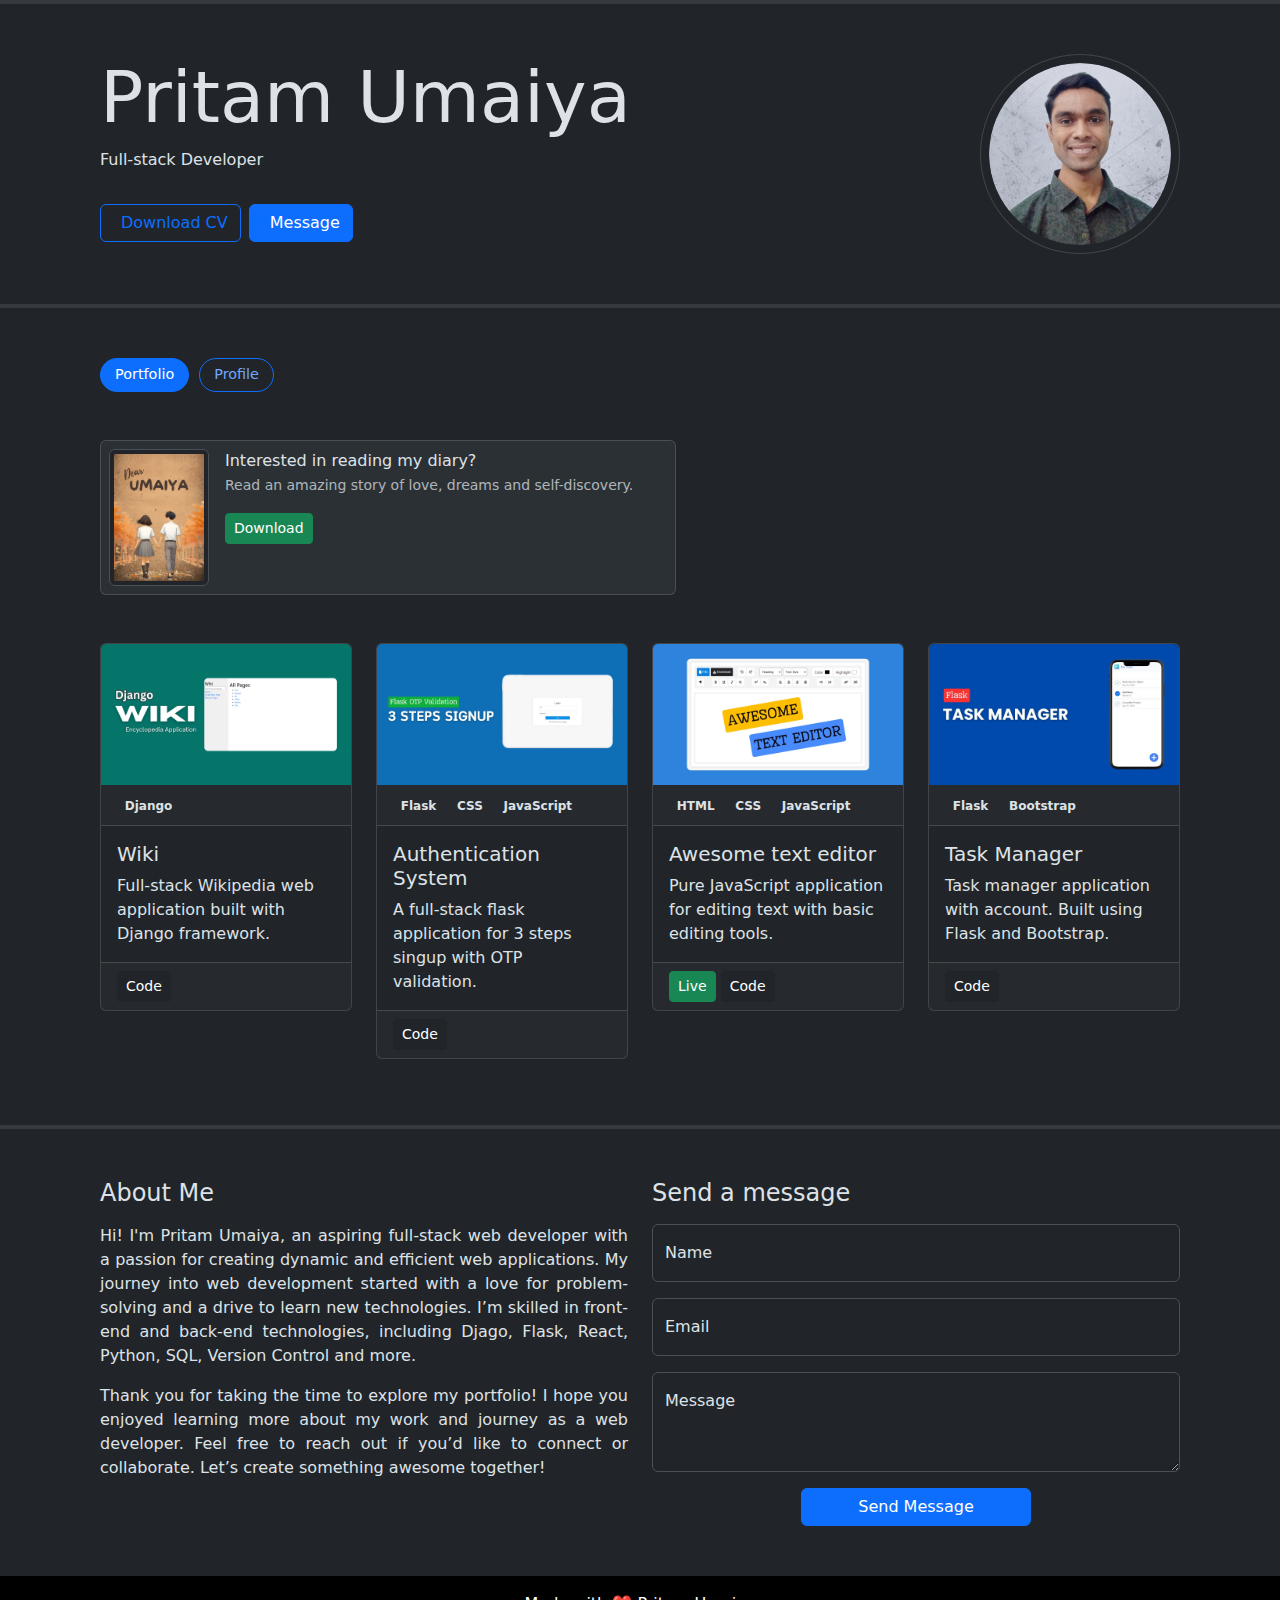
==== index.html @ e24b3cfb "Update index.html" ====
<!DOCTYPE html>
<html lang="en">
<head>
    <meta charset="UTF-8">
    <meta name="viewport" content="width=device-width, initial-scale=1.0">
    <meta name="keywords" content="Pritam Umaiya, Pritam, Umaiya, Pritam Umaiya Website, Pritam Umaiya Portfolio, Pritam Umaiya Resume, Full-stack web developer, Front-end development, Back-end development, Django Developer, Flask Developer, React developer, Python developer, SQL, Web development projects, Meta Front-end course, CS50 projects, HTML, CSS, JavaScript, Web development skills, Hire web developer, Pritam Umaiya's Diary, Priam's Diary, Hire Priam Umaiya">
    <meta name="description" content="Explore the portfolio of Pritam Umaiya, an aspiring full-stack web developer skilled in front-end and back-end technologies. Discover projects showcasing expertise in Django, Flask, React, Python, SQL, and more. Let's build the web together!">
    <meta name="author" content="Pritam Umaiya">
    <!--OPG-->
    <meta property="og:title" content="Pritam Umaiya">
    <meta property="og:type" content="website">
    <meta property="og:site_name" content="Pritam Umaiya">
    <meta property="og:description" content="Explore the portfolio of Pritam Umaiya, an aspiring full-stack web developer skilled in front-end and back-end technologies. Discover projects showcasing expertise in Django, Flask, React, Python, SQL, and more. Let's build the web together!">
    <meta property="og:image" content="images/avatar.png">
    <!--Bootstrap-->
    <link href="https://cdn.jsdelivr.net/npm/bootstrap@5.3.3/dist/css/bootstrap.min.css" rel="stylesheet" integrity="sha384-QWTKZyjpPEjISv5WaRU9OFeRpok6YctnYmDr5pNlyT2bRjXh0JMhjY6hW+ALEwIH" crossorigin="anonymous">
    <script src="https://cdn.jsdelivr.net/npm/bootstrap@5.3.3/dist/js/bootstrap.bundle.min.js" integrity="sha384-YvpcrYf0tY3lHB60NNkmXc5s9fDVZLESaAA55NDzOxhy9GkcIdslK1eN7N6jIeHz" crossorigin="anonymous"></script>
    <!--Font Awesome Icons-->
    <link rel="stylesheet" href="https://cdnjs.cloudflare.com/ajax/libs/font-awesome/6.6.0/css/all.min.css" integrity="sha512-Kc323vGBEqzTmouAECnVceyQqyqdsSiqLQISBL29aUW4U/M7pSPA/gEUZQqv1cwx4OnYxTxve5UMg5GT6L4JJg==" crossorigin="anonymous" referrerpolicy="no-referrer" />
    <!--Custom Static-->
    <link rel="stylesheet" href="css/styles.css" />
    <script src="js/main.js"></script>
    <!--Website Logo-->
    <link href="images/avatar.png" rel="icon">
    <title>Pritam Umaiya</title>
</head>
<body class="bg-body-secondary">

    <!--Header-->
    <header class="bg-body mt-1 row" id="home">
        
        <section class="col-12 col-md-6 d-block d-md-none text-center">
            <img src="images/avatar.png" alt="Pritam Umaiya" class="card d-inline p-2 rounded-circle object-fit-cover" style="width:150px;height:150px;" onclick="window.location.href='images/avatar.png';" />
        </section>

        <section class="col-12 col-md-6">
            <div class="header-text">
                <h3 class="d-block d-md-none mt-2">Pritam Umaiya</h3>
                <h2 class="display-2 d-none d-md-block">Pritam Umaiya</h2>
                <p>Full-stack Developer</p>

                <!--Social Links-->
                <p style="letter-spacing:5px;">
                    <a href="https://github.com/PritamUmaiya" title="GitHub" class="text-body text-decoration-none"><i class="fa-brands fa-github"></i></a>
                    <a href="https://www.linkedin.com/in/pritamumaiya" title="Linkedin" class="text-body text-decoration-none"><i class="fa-brands fa-linkedin"></i></a>
                    <a href="https://facebook.com/ipritamumaiya" title="Facebook" class="text-body text-decoration-none"><i class="fa-brands fa-facebook"></i></a>
                </p>
            </div>

            <!--Action Buttons-->
            <div class="d-flex d-md-inline-flex justify-content-center gap-2 mt-3 action-btns">
                <a href="https://docs.google.com/document/d/1RjpjG1YSldqQ13AWeBlqazx4UJJ9jTsICO24Qby5_68/edit?usp=drive_link" target="_blank" class="btn btn-outline-primary d-inline-flex align-items-center justify-content-center gap-2">
                    <i class="fa-solid fa-download"></i>
                    <span>Download CV</span>
                </a>
                <a href="#message" class="btn btn-primary d-inline-flex align-items-center justify-content-center gap-2">
                    <i class="fa-solid fa-envelope"></i>
                    <span>Message</span>
                </a>
            </div>
        </section>

        <section class="col-12 col-md-6 d-none d-md-block text-end">
            <img src="images/avatar.png" alt="Pritam Umaiya" class="card d-inline p-2 rounded-circle object-fit-cover" style="width:200px;height:200px;" onclick="window.location.href='images/avatar.png';" />
        </section>
        
    </header>

    <!-- Thank You Modal for diary model-->
    <div class="modal fade" id="thankModal" tabindex="-1" aria-labelledby="exampleModalLabel" aria-hidden="true">
        <div class="modal-dialog">
        <div class="modal-content">
            <div class="modal-header">
                <h5 class="modal-title">Downloaded</h5>
                <button type="button" class="btn-close" data-bs-dismiss="modal" aria-label="Close"></button>
            </div>
            <div class="modal-body">
                Thank you for downloading..
            </div>
        </div>
        </div>
    </div>

    <!--Main-->
    <main class="bg-body mt-1">

        <ul class="nav nav-pills mb-3" id="pills-tab" role="tablist">
            <li class="nav-item">
                <button class="nav-link rounded-pill active" id="portfolio-tab" data-bs-toggle="pill" data-bs-target="#portfolio" type="button" role="tab" aria-controls="portfolio" aria-selected="true">Portfolio</button>
            </li>
            <li class="nav-item" >
                <button class="nav-link rounded-pill" id="profile-tab" data-bs-toggle="pill" data-bs-target="#profile" type="button" role="tab" aria-controls="profile" aria-selected="false">Profile</button>
            </li>
        </ul>

        <section class="tab-content mt-5">

            <!-- Diary PDF Download Section -->
            <div class="card d-flex flex-row gap-2 mb-5 bg-body-tertiary p-2" style="max-width:576px;">
               
                <img class="img-thumbnail" src="images/cover.jpg" alt="Cover" style="width:100px;">

                <!-- Download Button with Form Trigger -->
                <form id="diary-download-form" name="diary-download" method="POST" data-netlify="true">
                    <input type="hidden" name="form-name" value="diary-download">
                    <input type="hidden" name="download" value="Diary PDF downloaded">
                </form>

                <div>
                    <p>
                        Interested in reading my diary?
                        <br>
                        <small class="text-body-secondary">Read an amazing story of love, dreams and self-discovery.</small>
                    </p>
                    <a class="btn btn-sm btn-success" href="#" onclick="submitFormAndDownload();" data-bs-toggle="modal" data-bs-target="#thankModal">
                        Download
                    </a>
                </div>
            </div>

            <section class="tab-pane fade show active" id="portfolio" role="tabpanel" aria-labelledby="portfolio-tab" tabindex="0">

                <div class="row">

                    <div class="col-12 col-md-6 col-lg-3 mb-3">
                        <div class="card">
                            <img src="images/1.png" class="card-img-top" alt="...">

                            <div class="card-header">
                                <span class="badge">Django</span>
                            </div>

                            <div class="card-body">
                                <h5 class="card-title">Wiki</h5>
                                <p class="card-text">
                                    Full-stack Wikipedia web application built with Django framework.
                                </p>
                            </div>

                            <div class="card-footer">
                                <a href="https://github.com/PritamUmaiya/wiki" target="_blank" class="btn btn-sm btn-dark">
                                    <i class="fa-solid fa-code"></i>
                                    <span>Code</span>
                                </a>
                            </div>
                        </div>
                    </div>

                    <div class="col-12 col-md-6 col-lg-3 mb-3">
                        <div class="card">
                            <img src="images/2.jpg" class="card-img-top" alt="...">

                            <div class="card-header">
                                <span class="badge">Flask</span>
                                <span class="badge">CSS</span>
                                <span class="badge">JavaScript</span>
                            </div>

                            <div class="card-body">
                                <h5 class="card-title">Authentication System</h5>
                                <p class="card-text">
                                    A full-stack flask application for 3 steps singup with OTP validation.
                                </p>
                            </div>

                            <div class="card-footer">
                                <a href="https://github.com/PritamUmaiya/authentication-system" class="btn btn-sm btn-dark" target="_blank">
                                    <i class="fa-solid fa-code"></i>
                                    <span>Code</span>
                                </a>
                            </div>
                        </div>
                    </div>

                    <div class="col-12 col-md-6 col-lg-3 mb-3">
                        <div class="card">
                            <img src="images/3.jpg" class="card-img-top" alt="...">

                            <div class="card-header">
                                <span class="badge">HTML</span>
                                <span class="badge">CSS</span>
                                <span class="badge">JavaScript</span>
                            </div>

                            <div class="card-body">
                                <h5 class="card-title">Awesome text editor</h5>
                                <p class="card-text">
                                    Pure JavaScript application for editing text with basic editing tools.
                                </p>
                            </div>

                            <div class="card-footer">
                                <a href="https://pritamumaiya.github.io/text-editor/" class="btn btn-sm btn-success" target="_blank">
                                    <i class="fa-solid fa-globe"></i>
                                    <span>Live</span>
                                </a>
                                <a href="https://github.com/PritamUmaiya/text-editor" class="btn btn-sm btn-dark" target="_blank">
                                    <i class="fa-solid fa-code"></i>
                                    <span>Code</span>
                                </a>
                            </div>
                        </div>
                    </div>

                    <div class="col-12 col-md-6 col-lg-3 mb-3">
                        <div class="card">
                            <img src="images/4.jpg" class="card-img-top" alt="...">

                            <div class="card-header">
                                <span class="badge">Flask</span>
                                <span class="badge">Bootstrap</span>
                            </div>

                            <div class="card-body">
                                <h5 class="card-title">Task Manager</h5>
                                <p class="card-text">
                                    Task manager application with account. Built using Flask and Bootstrap.
                                </p>
                            </div>

                            <div class="card-footer">
                                <a href="https://github.com/PritamUmaiya/task-manager" class="btn btn-sm btn-dark" target="_blank">
                                    <i class="fa-solid fa-code"></i>
                                    <span>Code</span>
                                </a>
                            </div>
                        </div>
                    </div>
                </div>
            </section>

            <section class="tab-pane fade" id="profile" role="tabpanel" aria-labelledby="profile-tab" tabindex="0">

                <div class="bg-body-tertiary mb-3 p-3" id="intro">
                    <div class="mb-3">
                        <h4>Intro</h4>
                    </div>
                    <div>
                        <p class="d-flex align-items-center gap-2"><i class="fa-solid fa-briefcase"></i><strong>I'm a</strong> <span>Full-stack Developer</span></p>
                        <p class="d-flex align-items-center gap-2"><i class="fa-solid fa-location-dot"></i><strong>From</strong> <span>Katihar, India</span></p>
                    </div>
                </div>

                <div class="bg-body-tertiary mb-3 p-3" id="education">
                    <div class="mb-3">
                        <h4><i class="fa-solid fa-graduation-cap"></i> Education</h4>
                    </div>
                    <div>
                        <p><strong>Self-taught Web developer</strong></p>
                        <ul>
                            <li>
                                <strong>2023 - Present:</strong> Harvard University CS50 Series, Meta Front-end Developer Certification, Meta Back-end Developer Certification (Coursera)
                            </li>
                            <li>
                                <strong>2023 - 2024:</strong> Bachelor of Computer Application (Dropout)
                            </li>
                            <li>
                                <strong>2020 - 2022:</strong> Higher Secondary Certificate (70.4%)
                            </li>
                            <li>
                                <strong>2020:</strong> Secondary School Certificate (89%)
                            </li>
                        </ul>
                    </div>
                </div>

                <div class="bg-body-tertiary mb-3 p-3" id="certifications">
                    <div class="mb-3 d-flex flex-row align-items-center justify-content-between">
                        <h4><i class="fa-solid fa-award"></i> Certifications</h4>
                        <a href="https://drive.google.com/drive/folders/14K9aFvjVklEhOC84oVntORhs97loMw78?usp=drive_link" target="_blank">View all</a>
                    </div>
                    <ul>
                        <li><a href="https://drive.google.com/drive/folders/14qboe2mh9isePeuf4wklMOq-qrm4ZQ6Q?usp=drive_link" target="_blank">Harvard University Computer Science</a></li>
                        <li><a href="https://drive.google.com/drive/folders/1AbxTJa12id7TVFLC-w2UPN3JaXR9KyxQ?usp=drive_link" target="_blank">Front-end Develper Certifications | Meta</a></li>
                        <li><a href="https://drive.google.com/drive/folders/19uVbYYkc0RoJPypGI_kW1qdbU63t-CFy?usp=drive_link" target="_blank">Back-end Develper Certifications | Meta</a></li>
                    </ul>
                </div>

                <div class="bg-body-tertiary mb-3 p-3" id="skills">
                    <div class="mb-3">
                        <h4><i class="fa-solid fa-bullseye"></i> Skills</h4>
                    </div>
                    <div class="skills">
                        <span class="badge">Django</span> <span class="badge">Flask</span> <span class="badge">Python</span> <span class="badge">DSA</span> <span class="badge">JavaScript</span> <span class="badge">React</span> <span class="badge">SQL</span> <span class="badge">Communication</span> <span class="badge">Git</span>
                    </div>
                </div>
            </section>

        </section>

    </main>

    <!--Footer-->
    <footer class="bg-body mt-1">
        <div class="row gy-3">
            <section class="col-12 col-md-6" id="about"> 
                <div class="mb-3">
                    <h4>About Me</h4>
                </div>
                <div style="text-align: justify;">
                    <p>
                        Hi! I'm Pritam Umaiya, an aspiring full-stack web developer with a passion for creating dynamic and efficient web applications. My journey into web development started with a love for problem-solving and a drive to learn new technologies. I’m skilled in front-end and back-end technologies, including Djago, Flask, React, Python, SQL, Version Control and more.
                    </p>
                    <p class="text-justify">
                        Thank you for taking the time to explore my portfolio! I hope you enjoyed learning more about my work and journey as a web developer. Feel free to reach out if you’d like to connect or collaborate. Let’s create something awesome together!
                    </p>
                </div>
            </section>
    
            <section class="col-12 col-md-6"  id="message">
                <!--Contact Form-->
                <div class="mb-3">
                    <h4>Send a message</h4>
                </div>
                <form name="contact" method="POST" netlify>
                  <!-- Hidden field to catch bots -->
                  <input type="hidden" name="form-name" value="contact">
                    
                  <div class="form-floating mb-3">
                    <input type="text" class="form-control" id="name" name="name" placeholder="Your name" autocomplete="off" required />
                    <label for="name">Name</label>
                  </div>
                
                  <div class="form-floating mb-3">
                    <input type="email" class="form-control" id="email" name="email" placeholder="name@example.com" autocomplete="off" required />
                    <label for="email">Email</label>
                  </div>
                
                  <div class="form-floating mb-3">
                    <textarea class="form-control" placeholder="Enter your message.." id="message" name="message" style="height: 100px" autocomplete="off" required></textarea>
                    <label for="message">Message</label>
                  </div>
                
                  <div class="text-center">
                    <button type="submit" class="btn btn-primary" style="width:100%;max-width:230px;">Send Message</button>
                  </div>
                </form>
    
            </section>
        </div>
    </footer>

    <div class="p-3 text-center bg-black text-white">
       Made with ❤️ Pritam Umaiya
    </div>
    
</body>
</html>
---- css/styles.css ----
/*Bootstrap Customization*/
header.row {
    --bs-gutter-x:0;
}

.badge {
    color: var(--bs-body-color);
}

header {
    padding: 50px 0px;
}

.header-text {
    text-align: center;
}

footer {
    padding: 20px;
}

.action-btns .btn {
    width: 45%;
}

main {
    padding: 20px 10px;
}

.skills .badge {
    background-color: var(--bs-secondary-bg);
}

#pills-tab .nav-link {
    font-size: 0.9rem;
    padding: 5px 14px;
    border: 1px solid var(--bs-primary);
    margin-right: 10px;
}

@media (min-width:768px) {
    header, footer, main {
        padding: 50px 100px;
    }
    .header-text {
        text-align: left;
    }
    .action-btns .btn {
        width: auto;
    }
}
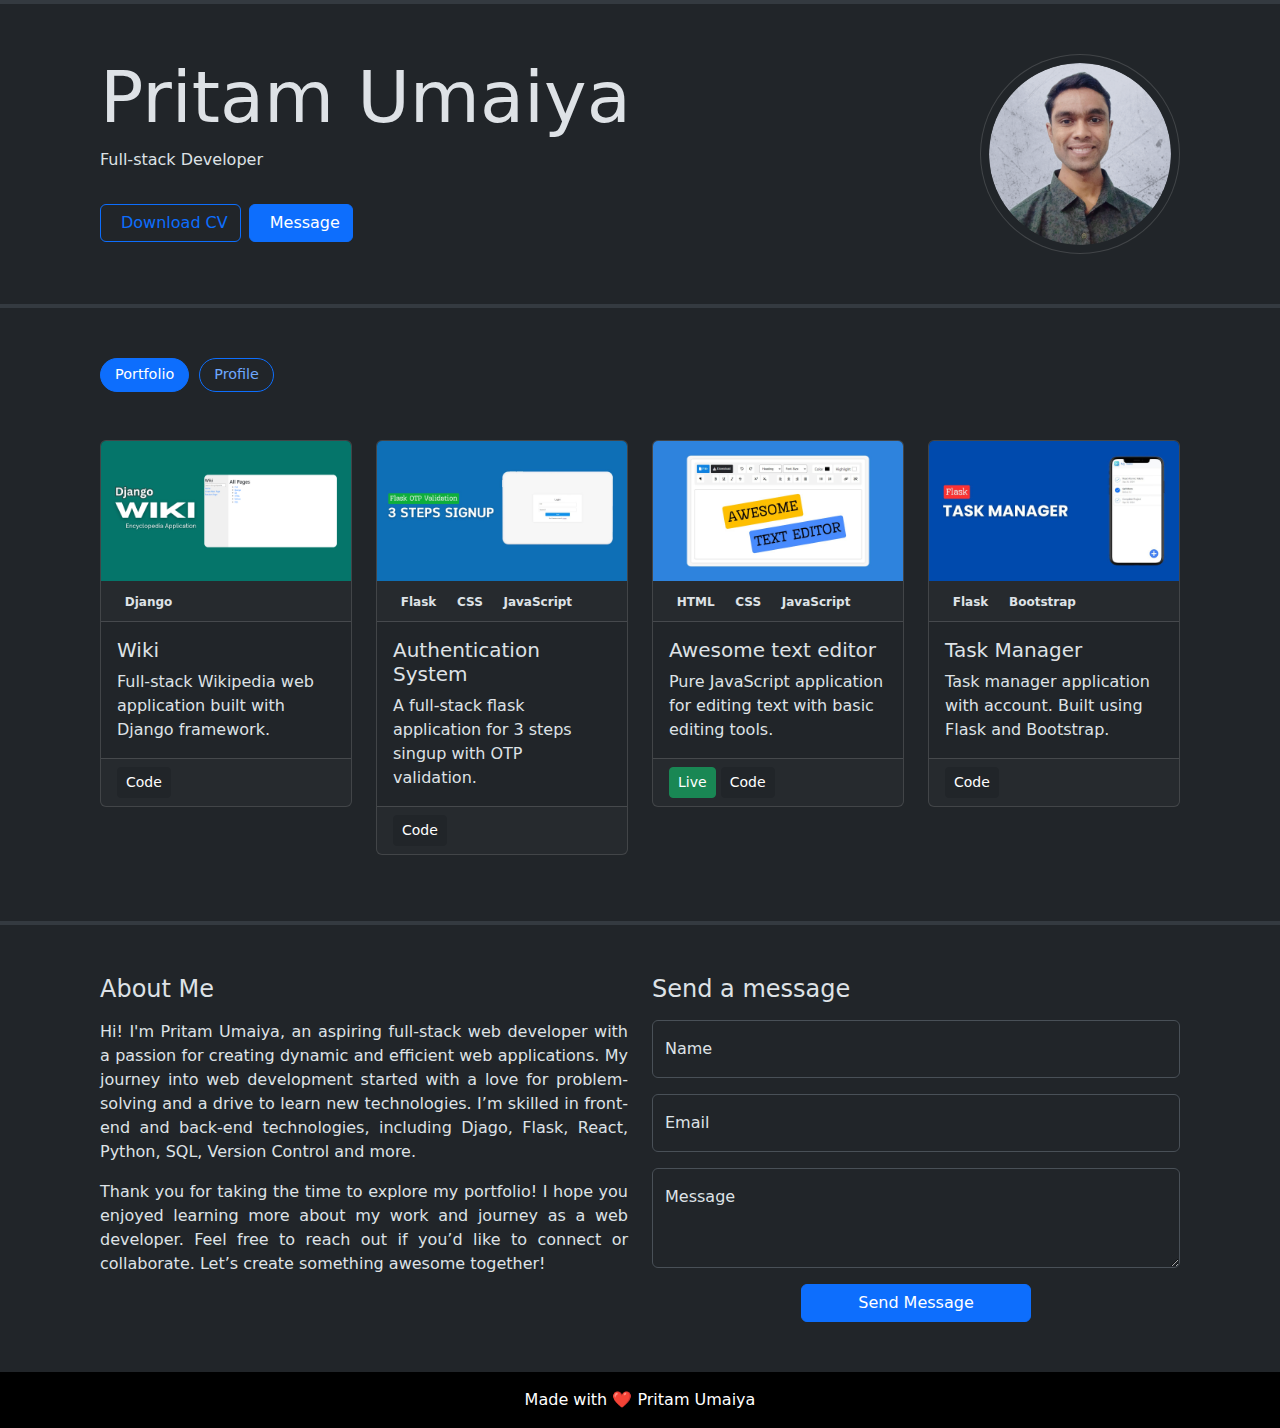
==== commit 8ff5edb5: "removed diary" ====
--- a/index.html
+++ b/index.html
@@ -49,7 +49,7 @@
 
             <!--Action Buttons-->
             <div class="d-flex d-md-inline-flex justify-content-center gap-2 mt-3 action-btns">
-                <a href="https://docs.google.com/document/d/1RjpjG1YSldqQ13AWeBlqazx4UJJ9jTsICO24Qby5_68/edit?usp=drive_link" target="_blank" class="btn btn-outline-primary d-inline-flex align-items-center justify-content-center gap-2">
+                <a href="https://docs.google.com/document/d/1KESNYU-awtefrHB--kVJMrgRoVMBUXBlpgCik4Dszcg/edit?usp=drive_link" target="_blank" class="btn btn-outline-primary d-inline-flex align-items-center justify-content-center gap-2">
                     <i class="fa-solid fa-download"></i>
                     <span>Download CV</span>
                 </a>
@@ -94,29 +94,6 @@
         </ul>
 
         <section class="tab-content mt-5">
-
-            <!-- Diary PDF Download Section -->
-            <div class="card d-flex flex-row gap-2 mb-5 bg-body-tertiary p-2" style="max-width:576px;">
-               
-                <img class="img-thumbnail" src="images/cover.jpg" alt="Cover" style="width:100px;">
-
-                <!-- Download Button with Form Trigger -->
-                <form id="diary-download-form" name="diary-download" method="POST" data-netlify="true">
-                    <input type="hidden" name="form-name" value="diary-download">
-                    <input type="hidden" name="download" value="Diary PDF downloaded">
-                </form>
-
-                <div>
-                    <p>
-                        Interested in reading my diary?
-                        <br>
-                        <small class="text-body-secondary">Read an amazing story of love, dreams and self-discovery.</small>
-                    </p>
-                    <a class="btn btn-sm btn-success" href="#" onclick="submitFormAndDownload();" data-bs-toggle="modal" data-bs-target="#thankModal">
-                        Download
-                    </a>
-                </div>
-            </div>
 
             <section class="tab-pane fade show active" id="portfolio" role="tabpanel" aria-labelledby="portfolio-tab" tabindex="0">
 
@@ -267,12 +244,12 @@
                 <div class="bg-body-tertiary mb-3 p-3" id="certifications">
                     <div class="mb-3 d-flex flex-row align-items-center justify-content-between">
                         <h4><i class="fa-solid fa-award"></i> Certifications</h4>
-                        <a href="https://drive.google.com/drive/folders/14K9aFvjVklEhOC84oVntORhs97loMw78?usp=drive_link" target="_blank">View all</a>
+                        <a href="https://drive.google.com/drive/folders/12H6Fqil0rNAbS1UzYQitzKRHQdIpqXhA?usp=drive_link" target="_blank">View all</a>
                     </div>
                     <ul>
-                        <li><a href="https://drive.google.com/drive/folders/14qboe2mh9isePeuf4wklMOq-qrm4ZQ6Q?usp=drive_link" target="_blank">Harvard University Computer Science</a></li>
-                        <li><a href="https://drive.google.com/drive/folders/1AbxTJa12id7TVFLC-w2UPN3JaXR9KyxQ?usp=drive_link" target="_blank">Front-end Develper Certifications | Meta</a></li>
-                        <li><a href="https://drive.google.com/drive/folders/19uVbYYkc0RoJPypGI_kW1qdbU63t-CFy?usp=drive_link" target="_blank">Back-end Develper Certifications | Meta</a></li>
+                        <li><a href="https://drive.google.com/drive/folders/12LKH76BQfVKHKy_NmniNatbU6f4XNHtx?usp=drive_link" target="_blank">Harvard University Computer Science</a></li>
+                        <li><a href="https://drive.google.com/drive/folders/12TjyiIaQKqcprNJN2HzMhx5m9yBmJ8D4?usp=drive_link" target="_blank">Front-end Develper Certifications | Meta</a></li>
+                        <li><a href="https://drive.google.com/drive/folders/12XLeyVkXn-lQ4-LKvKo5A5BwhSp0E8WS?usp=drive_link" target="_blank">Back-end Develper Certifications | Meta</a></li>
                     </ul>
                 </div>
 
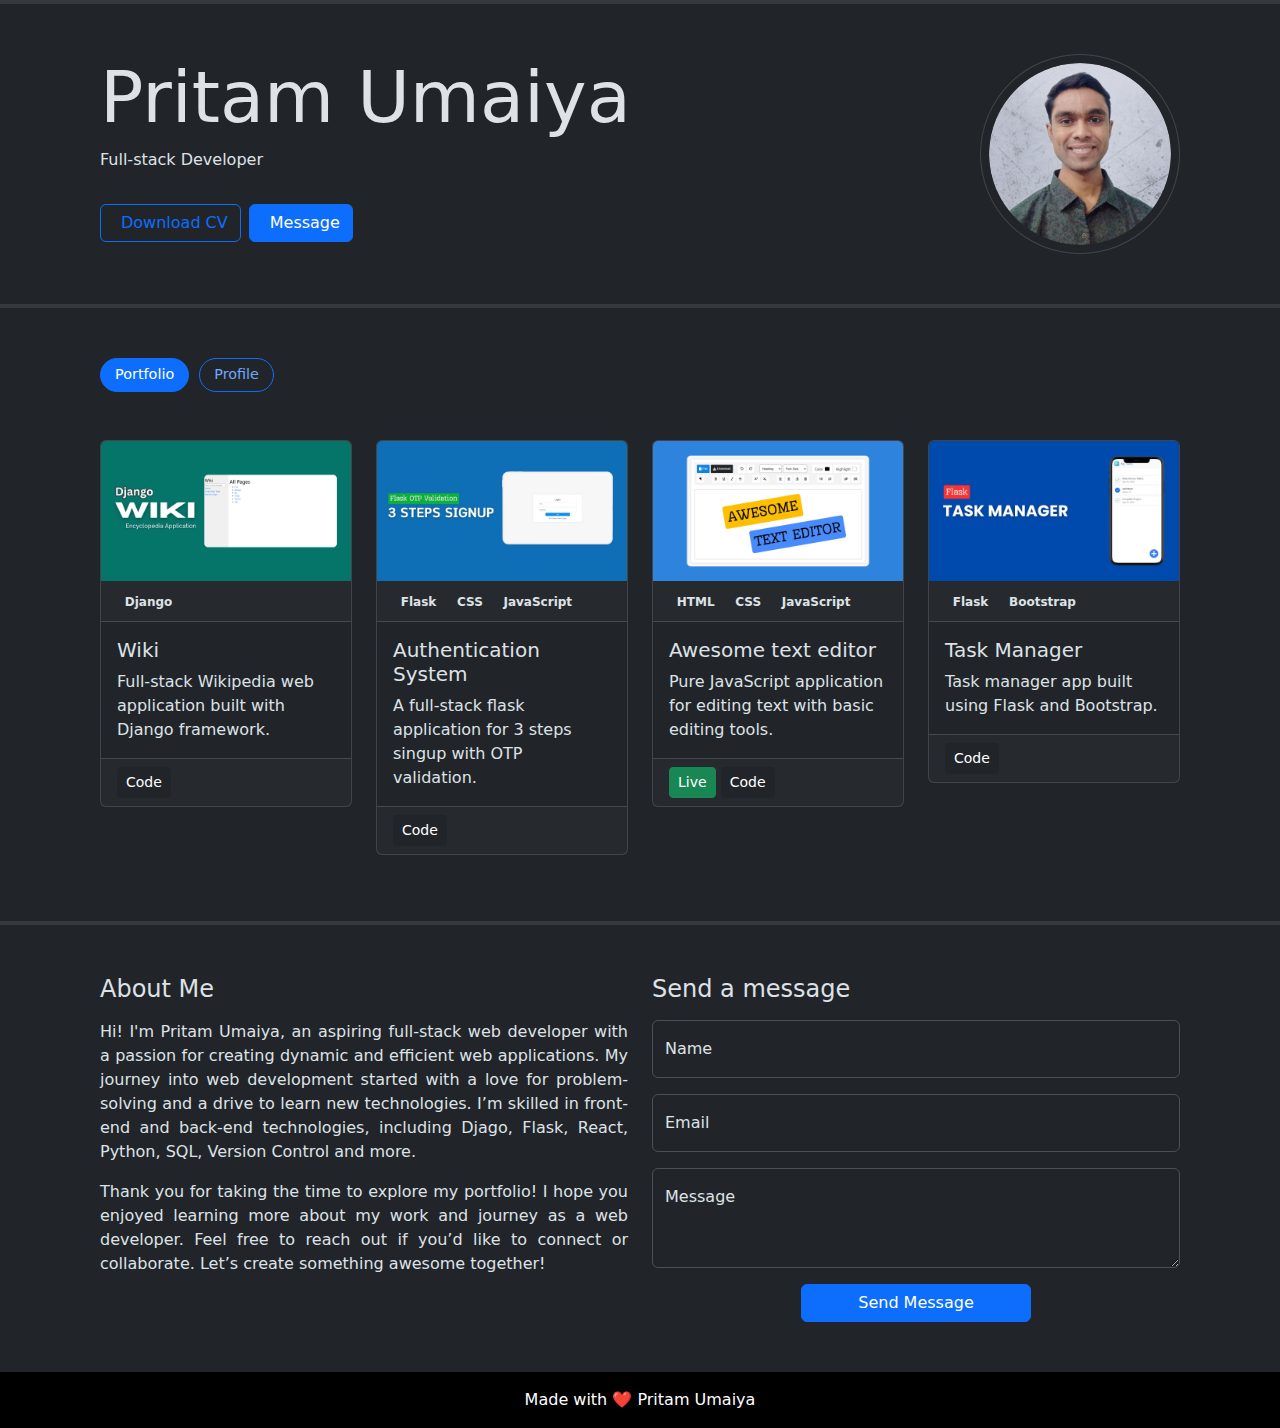
==== commit a157479f: "adding netlify form" ====
--- a/index.html
+++ b/index.html
@@ -66,20 +66,22 @@
         
     </header>
 
-    <!-- Thank You Modal for diary model-->
-    <div class="modal fade" id="thankModal" tabindex="-1" aria-labelledby="exampleModalLabel" aria-hidden="true">
+    <!--Form Feedback Modal -->
+    <div class="modal fade" id="feedbackModal" tabindex="-1" aria-labelledby="feedbackModalLabel" aria-hidden="true">
         <div class="modal-dialog">
-        <div class="modal-content">
-            <div class="modal-header">
-                <h5 class="modal-title">Downloaded</h5>
-                <button type="button" class="btn-close" data-bs-dismiss="modal" aria-label="Close"></button>
-            </div>
-            <div class="modal-body">
-                Thank you for downloading..
+            <div class="modal-content">
+                <div class="modal-header">
+                    <h5 class="modal-title" id="feedbackModalLabel"></h5>
+                    <button type="button" class="btn-close" data-bs-dismiss="modal" aria-label="Close"></button>
+                </div>
+                <div class="modal-body" id="feedbackMessage"></div>
+                <div class="modal-footer">
+                    <button type="button" class="btn btn-secondary" data-bs-dismiss="modal">Close</button>
+                </div>
             </div>
         </div>
-        </div>
     </div>
+  
 
     <!--Main-->
     <main class="bg-body mt-1">
@@ -191,7 +193,7 @@
                             <div class="card-body">
                                 <h5 class="card-title">Task Manager</h5>
                                 <p class="card-text">
-                                    Task manager application with account. Built using Flask and Bootstrap.
+                                    Task manager app built using Flask and Bootstrap.
                                 </p>
                             </div>
 
@@ -289,26 +291,24 @@
                 <div class="mb-3">
                     <h4>Send a message</h4>
                 </div>
-                <form name="contact" method="POST" netlify>
-                  <!-- Hidden field to catch bots -->
-                  <input type="hidden" name="form-name" value="contact">
+                <form method="POST" id="contactForm" name="contactForm" data-netlify="true">
+                    <input type="hidden" name="form-name" value="contactForm" />
+                    <div class="form-floating mb-3">
+                        <input type="text" class="form-control" id="name" name="name" placeholder="Your name" autocomplete="off" required />
+                        <label for="name">Name</label>
+                    </div>
                     
-                  <div class="form-floating mb-3">
-                    <input type="text" class="form-control" id="name" name="name" placeholder="Your name" autocomplete="off" required />
-                    <label for="name">Name</label>
-                  </div>
-                
-                  <div class="form-floating mb-3">
-                    <input type="email" class="form-control" id="email" name="email" placeholder="name@example.com" autocomplete="off" required />
-                    <label for="email">Email</label>
-                  </div>
-                
-                  <div class="form-floating mb-3">
-                    <textarea class="form-control" placeholder="Enter your message.." id="message" name="message" style="height: 100px" autocomplete="off" required></textarea>
-                    <label for="message">Message</label>
-                  </div>
-                
-                  <div class="text-center">
+                    <div class="form-floating mb-3">
+                        <input type="email" class="form-control" id="email" name="email" placeholder="name@example.com" autocomplete="off" required />
+                        <label for="email">Email</label>
+                    </div>
+                    
+                    <div class="form-floating mb-3">
+                        <textarea class="form-control" placeholder="Enter your message.." id="message" name="message" style="height: 100px" autocomplete="off" required></textarea>
+                        <label for="message">Message</label>
+                    </div>
+                    
+                    <div class="text-center">
                     <button type="submit" class="btn btn-primary" style="width:100%;max-width:230px;">Send Message</button>
                   </div>
                 </form>
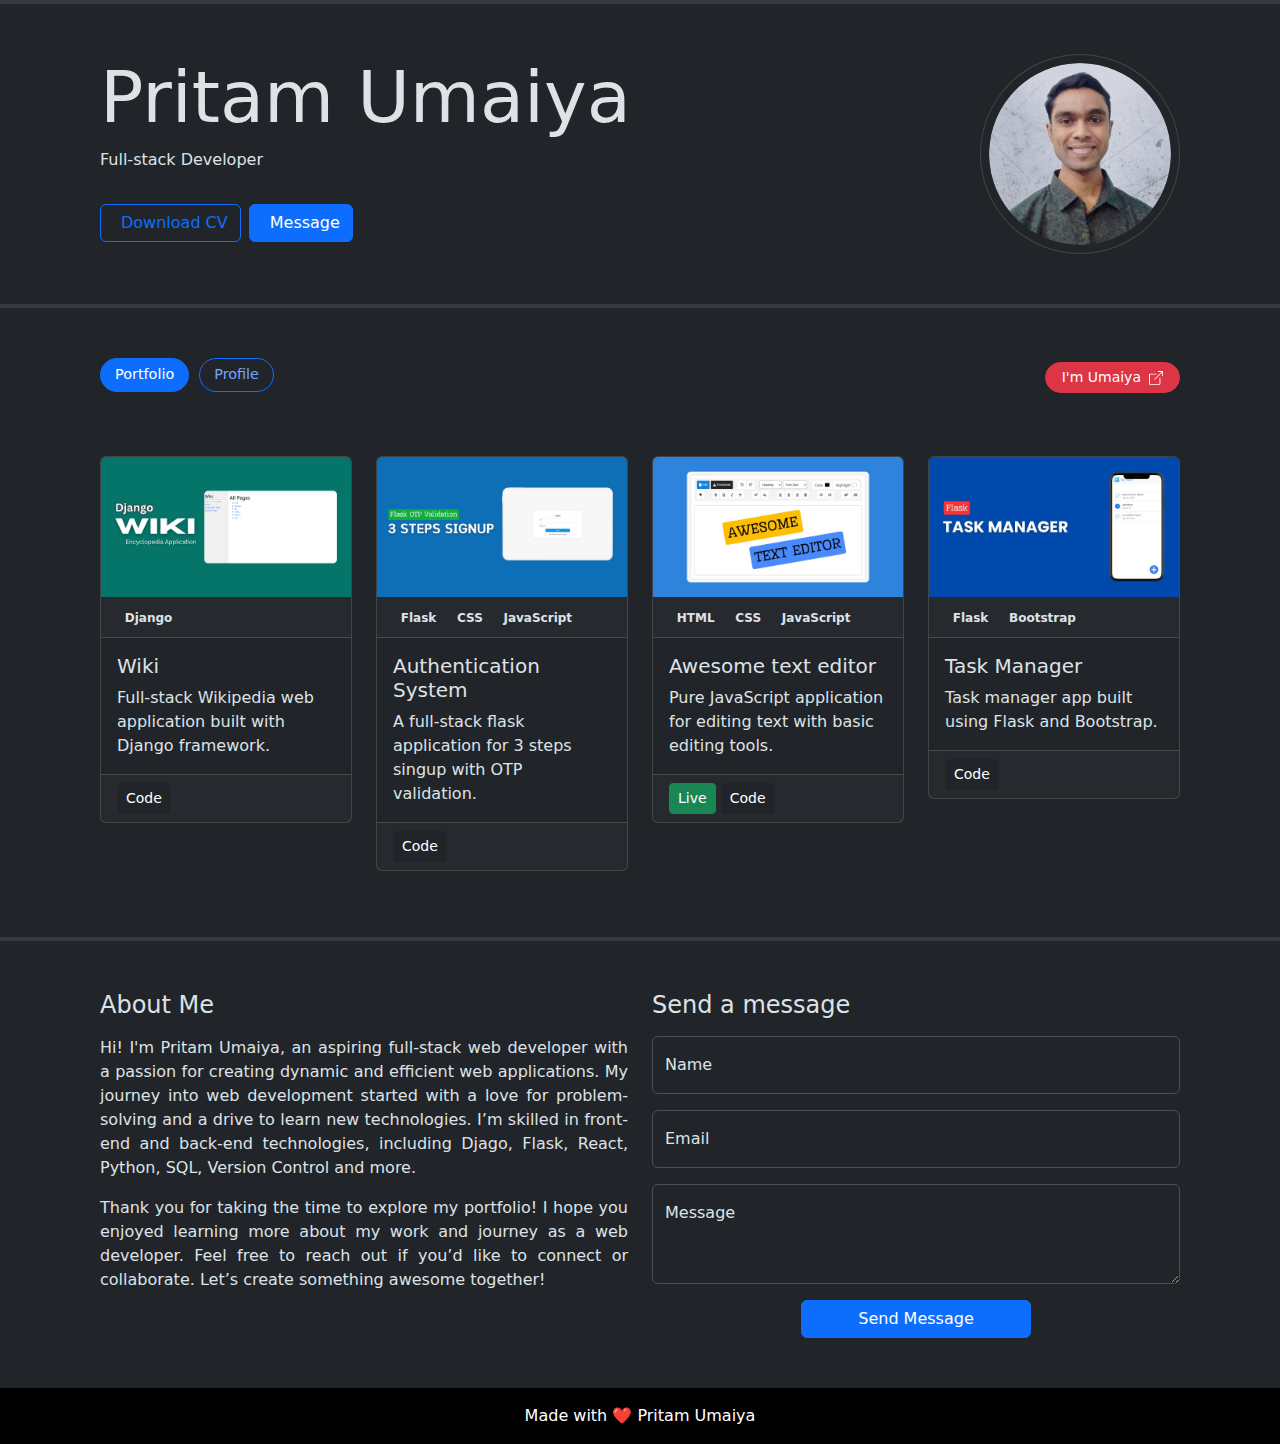
==== commit 937ad824: "adding I'm umaiya button" ====
--- a/index.html
+++ b/index.html
@@ -86,14 +86,24 @@
     <!--Main-->
     <main class="bg-body mt-1">
 
-        <ul class="nav nav-pills mb-3" id="pills-tab" role="tablist">
-            <li class="nav-item">
-                <button class="nav-link rounded-pill active" id="portfolio-tab" data-bs-toggle="pill" data-bs-target="#portfolio" type="button" role="tab" aria-controls="portfolio" aria-selected="true">Portfolio</button>
-            </li>
-            <li class="nav-item" >
-                <button class="nav-link rounded-pill" id="profile-tab" data-bs-toggle="pill" data-bs-target="#profile" type="button" role="tab" aria-controls="profile" aria-selected="false">Profile</button>
-            </li>
-        </ul>
+        <div class="d-flex flex-row align-items-center justify-content-between">
+            <ul class="nav nav-pills mb-3" id="pills-tab" role="tablist">
+                <li class="nav-item">
+                    <button class="nav-link rounded-pill active" id="portfolio-tab" data-bs-toggle="pill" data-bs-target="#portfolio" type="button" role="tab" aria-controls="portfolio" aria-selected="true">Portfolio</button>
+                </li>
+                <li class="nav-item" >
+                    <button class="nav-link rounded-pill" id="profile-tab" data-bs-toggle="pill" data-bs-target="#profile" type="button" role="tab" aria-controls="profile" aria-selected="false">Profile</button>
+                </li>
+            </ul>
+
+            <a href="https://dearumaiya.vercel.app/" target="_blank" class="btn btn-sm btn-danger px-3 rounded-pill d-inline-flex align-items-center gap-2" title="Dear Umaiya" style="margin-top: -10px;">
+                <span>I'm Umaiya</span>
+                <svg xmlns="http://www.w3.org/2000/svg" width="14" height="14" fill="currentColor" class="bi bi-box-arrow-up-right" viewBox="0 0 16 16">
+                    <path fill-rule="evenodd" d="M8.636 3.5a.5.5 0 0 0-.5-.5H1.5A1.5 1.5 0 0 0 0 4.5v10A1.5 1.5 0 0 0 1.5 16h10a1.5 1.5 0 0 0 1.5-1.5V7.864a.5.5 0 0 0-1 0V14.5a.5.5 0 0 1-.5.5h-10a.5.5 0 0 1-.5-.5v-10a.5.5 0 0 1 .5-.5h6.636a.5.5 0 0 0 .5-.5"/>
+                    <path fill-rule="evenodd" d="M16 .5a.5.5 0 0 0-.5-.5h-5a.5.5 0 0 0 0 1h3.793L6.146 9.146a.5.5 0 1 0 .708.708L15 1.707V5.5a.5.5 0 0 0 1 0z"/>
+                  </svg>
+            </a>
+        </div>
 
         <section class="tab-content mt-5">
 
@@ -291,7 +301,7 @@
                 <div class="mb-3">
                     <h4>Send a message</h4>
                 </div>
-                <form method="POST" id="contactForm" name="contactForm" data-netlify="true">
+                <form method="POST" id="contactForm" name="contactForm" data-netlify="true" netlify>
                     <input type="hidden" name="form-name" value="contactForm" />
                     <div class="form-floating mb-3">
                         <input type="text" class="form-control" id="name" name="name" placeholder="Your name" autocomplete="off" required />
